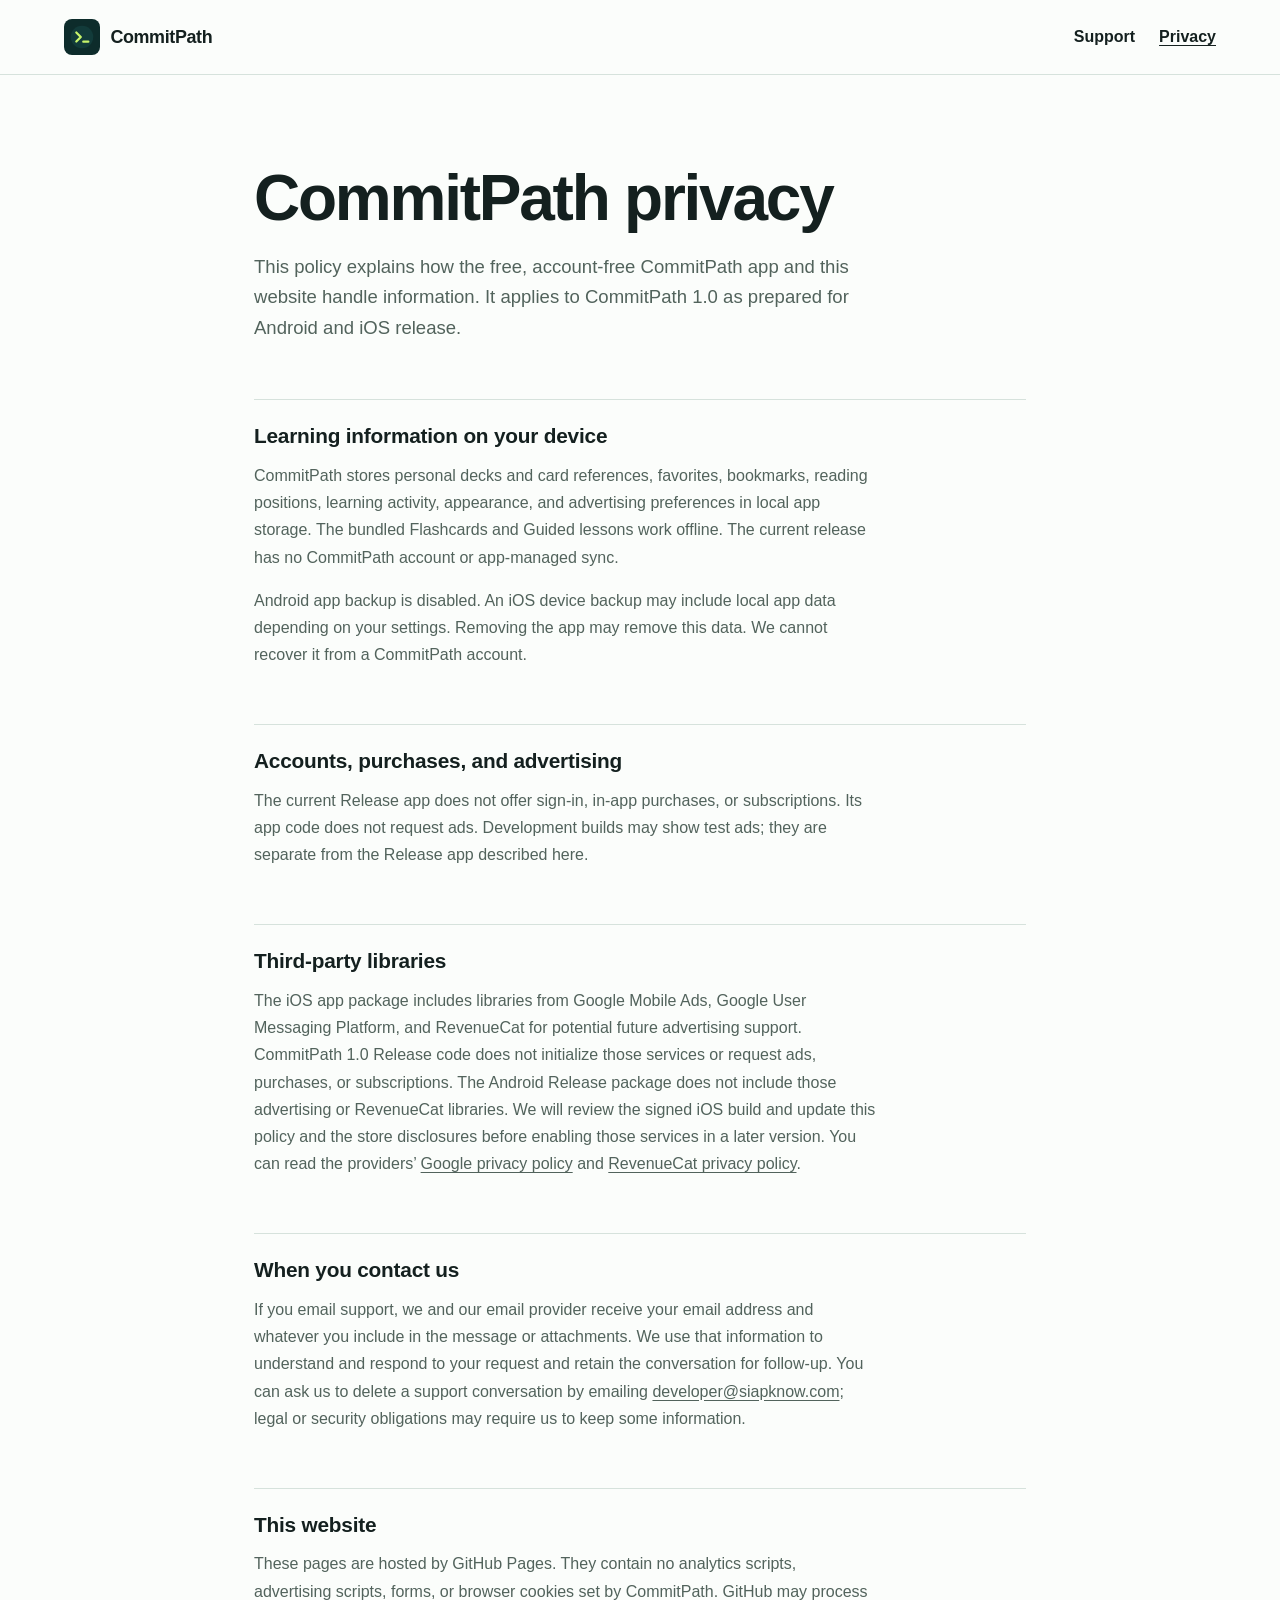
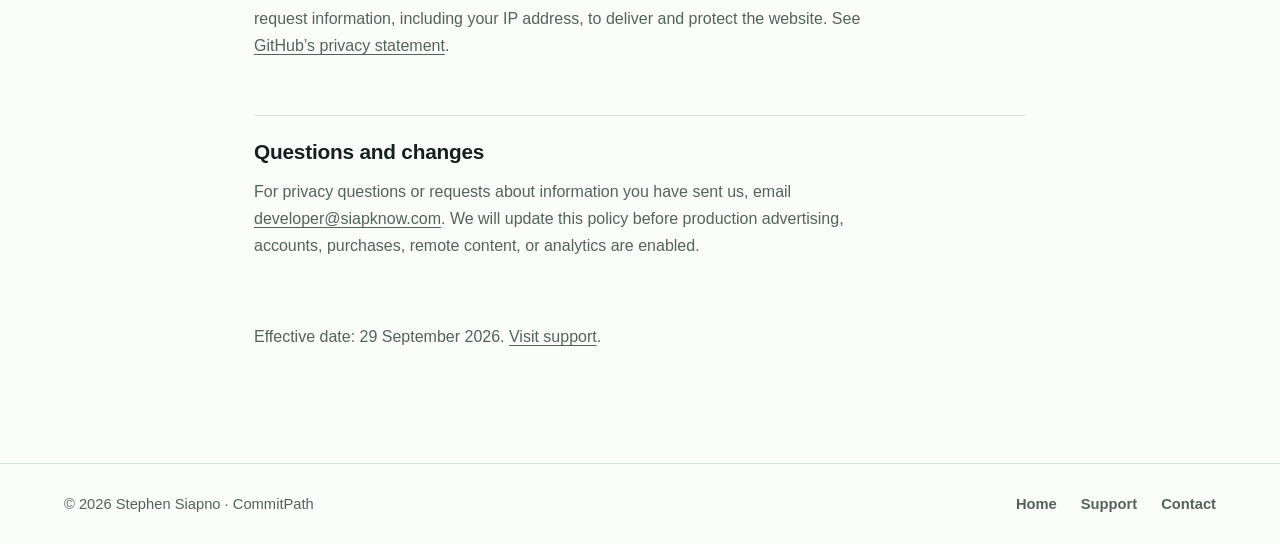
==== privacy/index.html @ d9410198 "Publish CommitPath support and privacy website" ====
<!doctype html>
<html lang="en">
<head>
  <meta charset="utf-8">
  <meta name="viewport" content="width=device-width, initial-scale=1">
  <meta name="description" content="Privacy information for the current CommitPath release.">
  <meta name="theme-color" content="#0d2c2b">
  <link rel="icon" type="image/svg+xml" href="../assets/icon.svg">
  <link rel="stylesheet" href="../assets/site.css">
  <title>Privacy — CommitPath</title>
</head>
<body>
  <a class="skip-link" href="#main">Skip to content</a>
  <div class="site-shell">
    <header class="site-header">
      <a class="brand" href="../" aria-label="CommitPath home">
        <img src="../assets/icon.svg" alt="" width="36" height="36">
        <span>CommitPath</span>
      </a>
      <nav aria-label="Main navigation">
        <a href="../support/">Support</a>
        <a href="./" aria-current="page">Privacy</a>
      </nav>
    </header>

    <main id="main" class="reading-page">
      <div class="page-intro">
        <h1>CommitPath privacy</h1>
        <p>This policy explains how the free, account-free CommitPath app and this website handle information. It applies to CommitPath 1.0 as prepared for Android and iOS release.</p>
      </div>

      <div class="reading-grid">
        <section aria-labelledby="local-title">
          <h2 id="local-title">Learning information on your device</h2>
          <p>CommitPath stores personal decks and card references, favorites, bookmarks, reading positions, learning activity, appearance, and advertising preferences in local app storage. The bundled Flashcards and Guided lessons work offline. The current release has no CommitPath account or app-managed sync.</p>
          <p>Android app backup is disabled. An iOS device backup may include local app data depending on your settings. Removing the app may remove this data. We cannot recover it from a CommitPath account.</p>
        </section>
        <section aria-labelledby="services-title">
          <h2 id="services-title">Accounts, purchases, and advertising</h2>
          <p>The current Release app does not offer sign-in, in-app purchases, or subscriptions. Its app code does not request ads. Development builds may show test ads; they are separate from the Release app described here.</p>
        </section>
        <section aria-labelledby="sdk-title">
          <h2 id="sdk-title">Third-party libraries</h2>
          <p>The iOS app package includes libraries from Google Mobile Ads, Google User Messaging Platform, and RevenueCat for potential future advertising support. CommitPath 1.0 Release code does not initialize those services or request ads, purchases, or subscriptions. The Android Release package does not include those advertising or RevenueCat libraries. We will review the signed iOS build and update this policy and the store disclosures before enabling those services in a later version. You can read the providers’ <a href="https://policies.google.com/privacy">Google privacy policy</a> and <a href="https://www.revenuecat.com/privacy">RevenueCat privacy policy</a>.</p>
        </section>
        <section aria-labelledby="contact-title">
          <h2 id="contact-title">When you contact us</h2>
          <p>If you email support, we and our email provider receive your email address and whatever you include in the message or attachments. We use that information to understand and respond to your request and retain the conversation for follow-up. You can ask us to delete a support conversation by emailing <a href="mailto:developer@siapknow.com">developer@siapknow.com</a>; legal or security obligations may require us to keep some information.</p>
        </section>
        <section aria-labelledby="website-title">
          <h2 id="website-title">This website</h2>
          <p>These pages are hosted by GitHub Pages. They contain no analytics scripts, advertising scripts, forms, or browser cookies set by CommitPath. GitHub may process request information, including your IP address, to deliver and protect the website. See <a href="https://docs.github.com/en/site-policy/privacy-policies/github-general-privacy-statement">GitHub’s privacy statement</a>.</p>
        </section>
        <section aria-labelledby="changes-title">
          <h2 id="changes-title">Questions and changes</h2>
          <p>For privacy questions or requests about information you have sent us, email <a href="mailto:developer@siapknow.com">developer@siapknow.com</a>. We will update this policy before production advertising, accounts, purchases, remote content, or analytics are enabled.</p>
        </section>
      </div>
      <p class="page-close">Effective date: 29 September 2026. <a href="../support/">Visit support</a>.</p>
    </main>

    <footer class="site-footer">
      <p>© 2026 Stephen Siapno · CommitPath</p>
      <nav aria-label="Footer navigation">
        <a href="../">Home</a>
        <a href="../support/">Support</a>
        <a href="mailto:developer@siapknow.com">Contact</a>
      </nav>
    </footer>
  </div>
</body>
</html>
---- assets/site.css ----
:root {
  color-scheme: light dark;
  --ink: #14201f;
  --muted: #52635c;
  --paper: #fbfdfb;
  --ground: #f3f6f4;
  --line: #d6e2dc;
  --green: #123b3a;
  --green-ink: #edf8f0;
  --lime: #c6f36a;
  font-family: -apple-system, BlinkMacSystemFont, "Segoe UI", sans-serif;
  font-synthesis: none;
}

* { box-sizing: border-box; }
html { scroll-behavior: smooth; }
body { margin: 0; background: var(--ground); color: var(--ink); }
a { color: inherit; text-decoration-color: currentColor; text-underline-offset: .2em; }
a:hover { text-decoration-thickness: .13em; }
a:focus-visible { outline: 3px solid #258b68; outline-offset: 4px; border-radius: 4px; }
.skip-link { position: absolute; top: -100px; left: 1rem; z-index: 10; padding: .7rem 1rem; background: var(--lime); color: #102b2a; }
.skip-link:focus { top: 1rem; }
.site-shell { width: min(100%, 1280px); min-height: 100vh; margin: auto; background: var(--paper); }
.site-header, .site-footer { display: flex; align-items: center; justify-content: space-between; gap: 1.5rem; }
.site-header { padding: 1.2rem clamp(1.25rem, 5vw, 5rem); border-bottom: 1px solid var(--line); }
.site-header nav, .site-footer nav { display: flex; flex-wrap: wrap; gap: 1.5rem; }
.site-header nav a, .site-footer nav a { font-weight: 600; text-decoration: none; }
.site-header nav a:hover, .site-footer nav a:hover, .site-header nav a[aria-current] { text-decoration: underline; }
.brand { display: inline-flex; align-items: center; gap: .65rem; font-size: 1.12rem; font-weight: 750; letter-spacing: -.02em; text-decoration: none; white-space: nowrap; }
.brand img { display: block; border-radius: 8px; }
.hero { display: grid; grid-template-columns: minmax(0, 1.05fr) minmax(18rem, .95fr); align-items: center; gap: clamp(2rem, 5vw, 5rem); padding: clamp(4rem, 8vw, 8rem) clamp(1.25rem, 5vw, 5rem); }
h1, h2, p { margin-top: 0; }
h1 { max-width: 13ch; font-size: clamp(2.7rem, 5.4vw, 5.5rem); line-height: 1.04; letter-spacing: -.035em; }
h1 em { color: #206c50; font-style: normal; }
.hero-copy > p { max-width: 35ch; color: var(--muted); font-size: clamp(1.1rem, 1.7vw, 1.35rem); line-height: 1.55; }
.hero-actions { display: flex; flex-wrap: wrap; align-items: center; gap: 1.4rem; margin-top: 2rem; }
.action { display: inline-flex; align-items: center; gap: 1.25rem; min-height: 3rem; padding: .75rem 1.1rem; border-radius: 9px; background: var(--green); color: var(--green-ink); font-weight: 650; text-decoration: none; }
.action:hover { background: #205b51; }
.text-link { font-weight: 650; }
.concept { padding: clamp(1.5rem, 3vw, 2.5rem); border-radius: 18px; background: #0d2c2b; color: #edf8f0; box-shadow: 0 18px 38px rgba(13, 44, 43, .16); }
.concept-top { display: flex; justify-content: space-between; gap: 1rem; padding-bottom: 2.5rem; color: #b0d4c2; font-size: .9rem; font-weight: 650; }
.concept-front { margin-bottom: 1.6rem; color: var(--lime); font-family: ui-monospace, SFMono-Regular, Consolas, monospace; font-size: clamp(1.9rem, 4vw, 3rem); font-weight: 700; letter-spacing: -.03em; }
.concept p { max-width: 36ch; line-height: 1.6; }
.concept pre { overflow-x: auto; margin: 2rem 0 0; padding: 1rem; border-radius: 10px; background: #071e1c; color: #d9eee4; font-size: .83rem; line-height: 1.7; }
.details { display: grid; grid-template-columns: minmax(0, 1fr) minmax(13rem, .55fr); gap: 3rem; padding: clamp(3rem, 6vw, 5rem) clamp(1.25rem, 5vw, 5rem); background: #eaf2ee; }
.details h2 { max-width: 18ch; font-size: clamp(2rem, 3vw, 3rem); line-height: 1.13; letter-spacing: -.025em; }
.details p { max-width: 58ch; color: #3f5149; font-size: 1.05rem; line-height: 1.7; }
.details ul { align-self: center; margin: 0; padding: 0; list-style: none; font-weight: 650; }
.details li { padding: .85rem 0; border-bottom: 1px solid #c9dcd1; }
.details li:first-child { border-top: 1px solid #c9dcd1; }
.reading-page { max-width: 900px; margin: auto; padding: clamp(3.2rem, 7vw, 6rem) clamp(1.25rem, 5vw, 5rem) 6rem; }
.page-intro { margin-bottom: 3.5rem; }
.reading-page h1 { max-width: 17ch; margin-bottom: 1.25rem; font-size: clamp(2.7rem, 5vw, 4.5rem); }
.page-intro > p { max-width: 62ch; color: var(--muted); font-size: 1.16rem; line-height: 1.65; }
.page-intro .action { margin-top: .5rem; }
.reading-grid { display: grid; gap: 2.5rem; }
.reading-grid section { padding-top: 1.5rem; border-top: 1px solid var(--line); }
.reading-grid h2 { margin-bottom: .85rem; font-size: 1.3rem; letter-spacing: -.01em; }
.reading-grid p, .page-close { max-width: 70ch; color: var(--muted); line-height: 1.7; }
.reading-grid p + p { margin-top: 1rem; }
.page-close { margin-top: 3rem; }
.site-footer { padding: 2rem clamp(1.25rem, 5vw, 5rem); border-top: 1px solid var(--line); color: var(--muted); font-size: .92rem; }
.site-footer p { margin: 0; }
@media (max-width: 760px) {
  .hero, .details { grid-template-columns: 1fr; }
  .hero { padding-top: 3.5rem; }
  .concept { max-width: 36rem; }
  .site-footer { align-items: flex-start; flex-direction: column; }
}
@media (max-width: 440px) {
  .site-header { align-items: flex-start; flex-direction: column; }
  .site-header nav { gap: 1.15rem; }
  h1 { letter-spacing: -.025em; }
  .hero-actions { align-items: flex-start; flex-direction: column; gap: 1rem; }
}
@media (prefers-color-scheme: dark) {
  :root { --ink: #ddeee7; --muted: #b7cfc2; --paper: #142a26; --ground: #0e1d1b; --line: #486a5d; --green: #afd8c3; --green-ink: #102b2a; }
  h1 em { color: #b8e4c6; }
  .action:hover { background: #d0ecd9; }
  .details { background: #1c352f; }
  .details p { color: #bfd6c9; }
  .details li, .details li:first-child { border-color: #486a5d; }
  .concept { border: 1px solid #486a5d; box-shadow: none; }
}
@media (prefers-reduced-motion: reduce) {
  html { scroll-behavior: auto; }
}
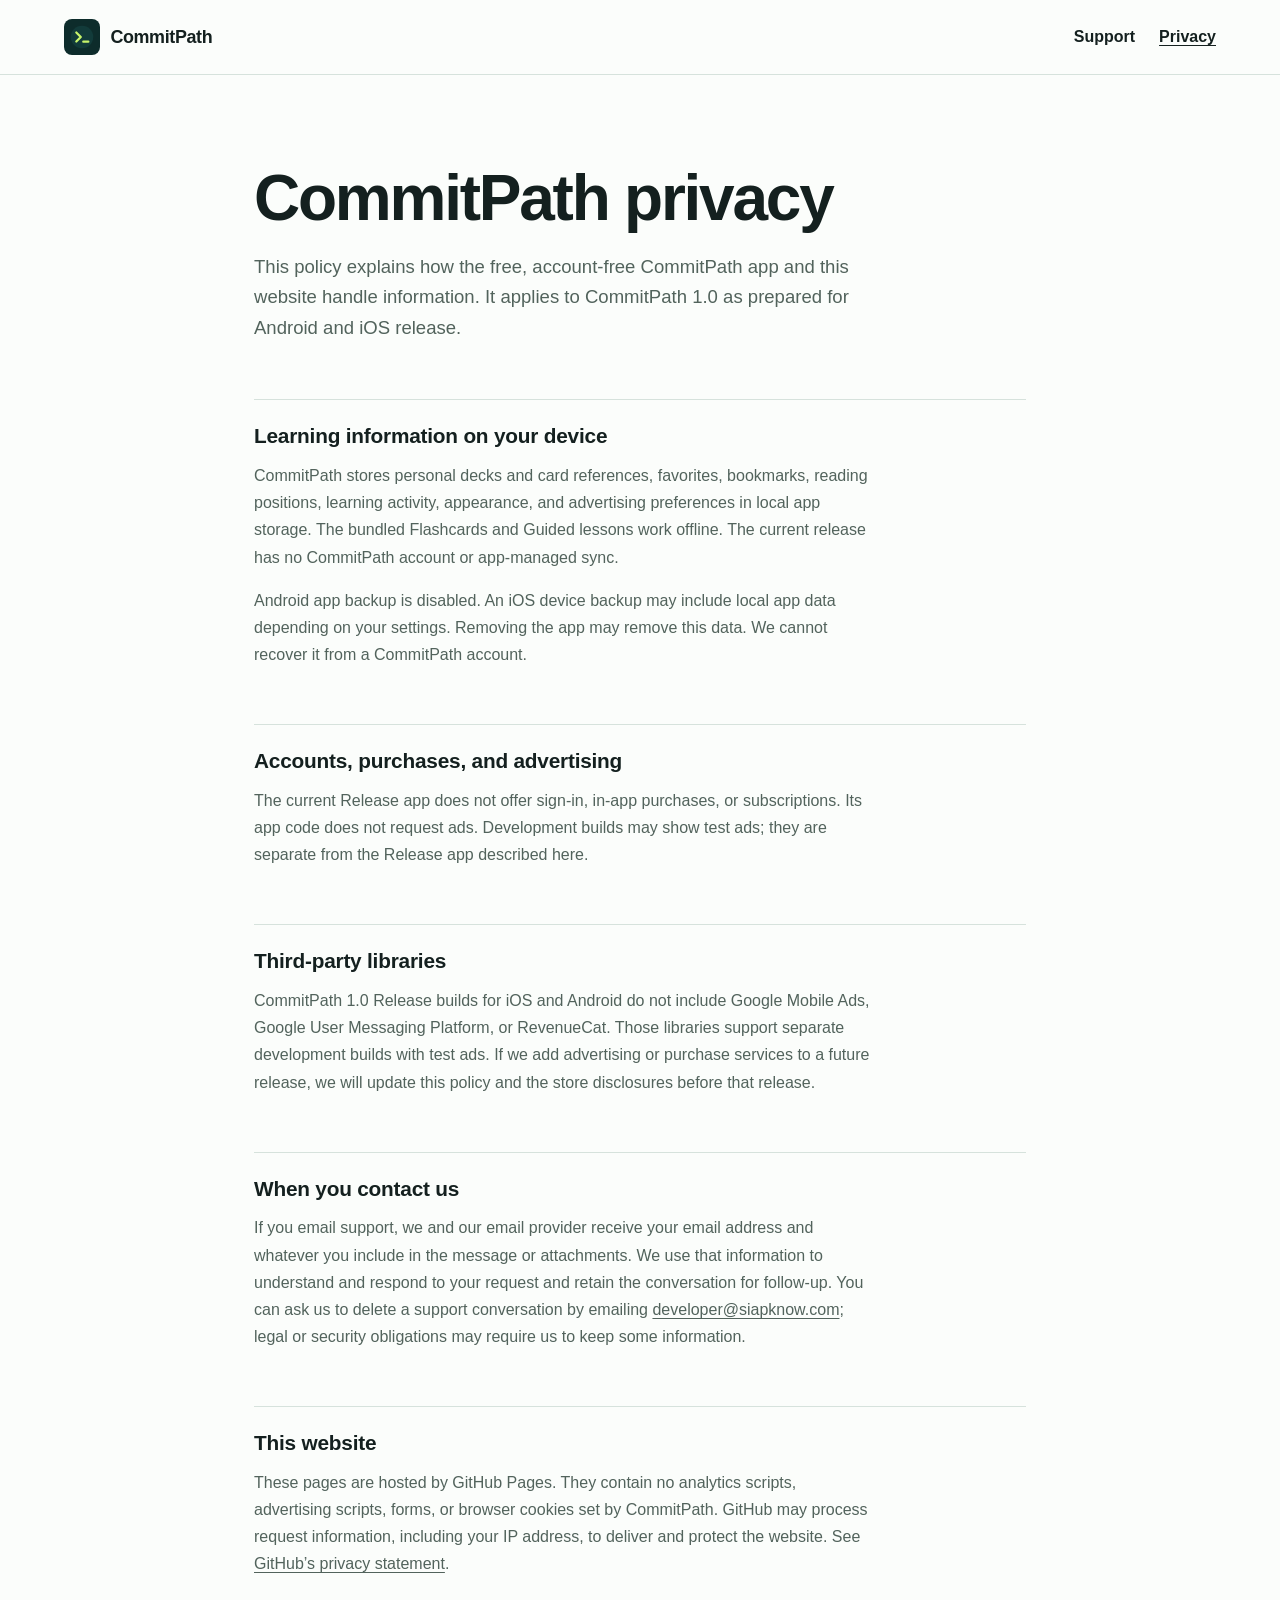
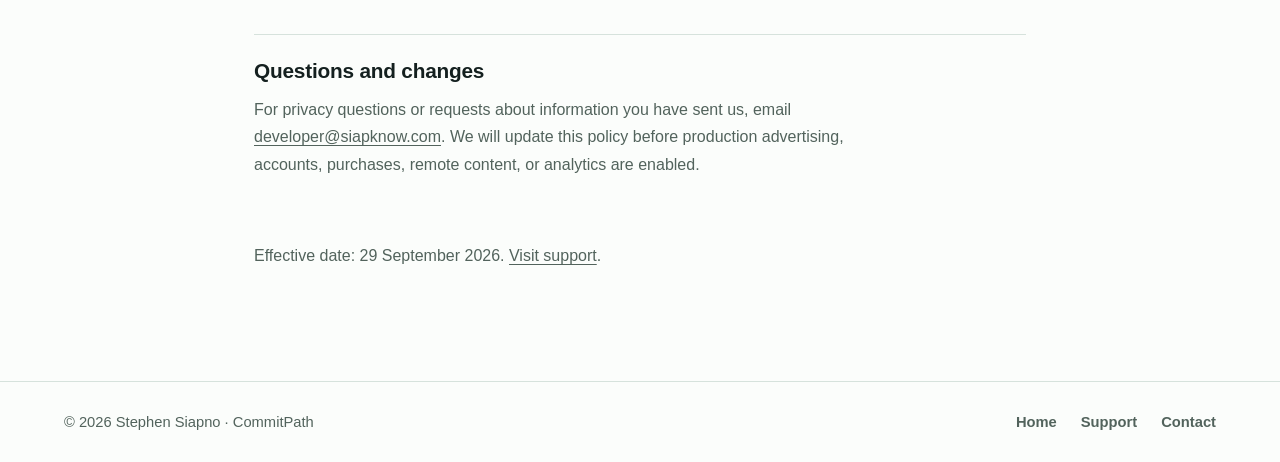
==== commit 0b48ebf0: "Correct CommitPath 1.0 SDK privacy description" ====
--- a/privacy/index.html
+++ b/privacy/index.html
@@ -41,7 +41,7 @@
         </section>
         <section aria-labelledby="sdk-title">
           <h2 id="sdk-title">Third-party libraries</h2>
-          <p>The iOS app package includes libraries from Google Mobile Ads, Google User Messaging Platform, and RevenueCat for potential future advertising support. CommitPath 1.0 Release code does not initialize those services or request ads, purchases, or subscriptions. The Android Release package does not include those advertising or RevenueCat libraries. We will review the signed iOS build and update this policy and the store disclosures before enabling those services in a later version. You can read the providers’ <a href="https://policies.google.com/privacy">Google privacy policy</a> and <a href="https://www.revenuecat.com/privacy">RevenueCat privacy policy</a>.</p>
+          <p>CommitPath 1.0 Release builds for iOS and Android do not include Google Mobile Ads, Google User Messaging Platform, or RevenueCat. Those libraries support separate development builds with test ads. If we add advertising or purchase services to a future release, we will update this policy and the store disclosures before that release.</p>
         </section>
         <section aria-labelledby="contact-title">
           <h2 id="contact-title">When you contact us</h2>
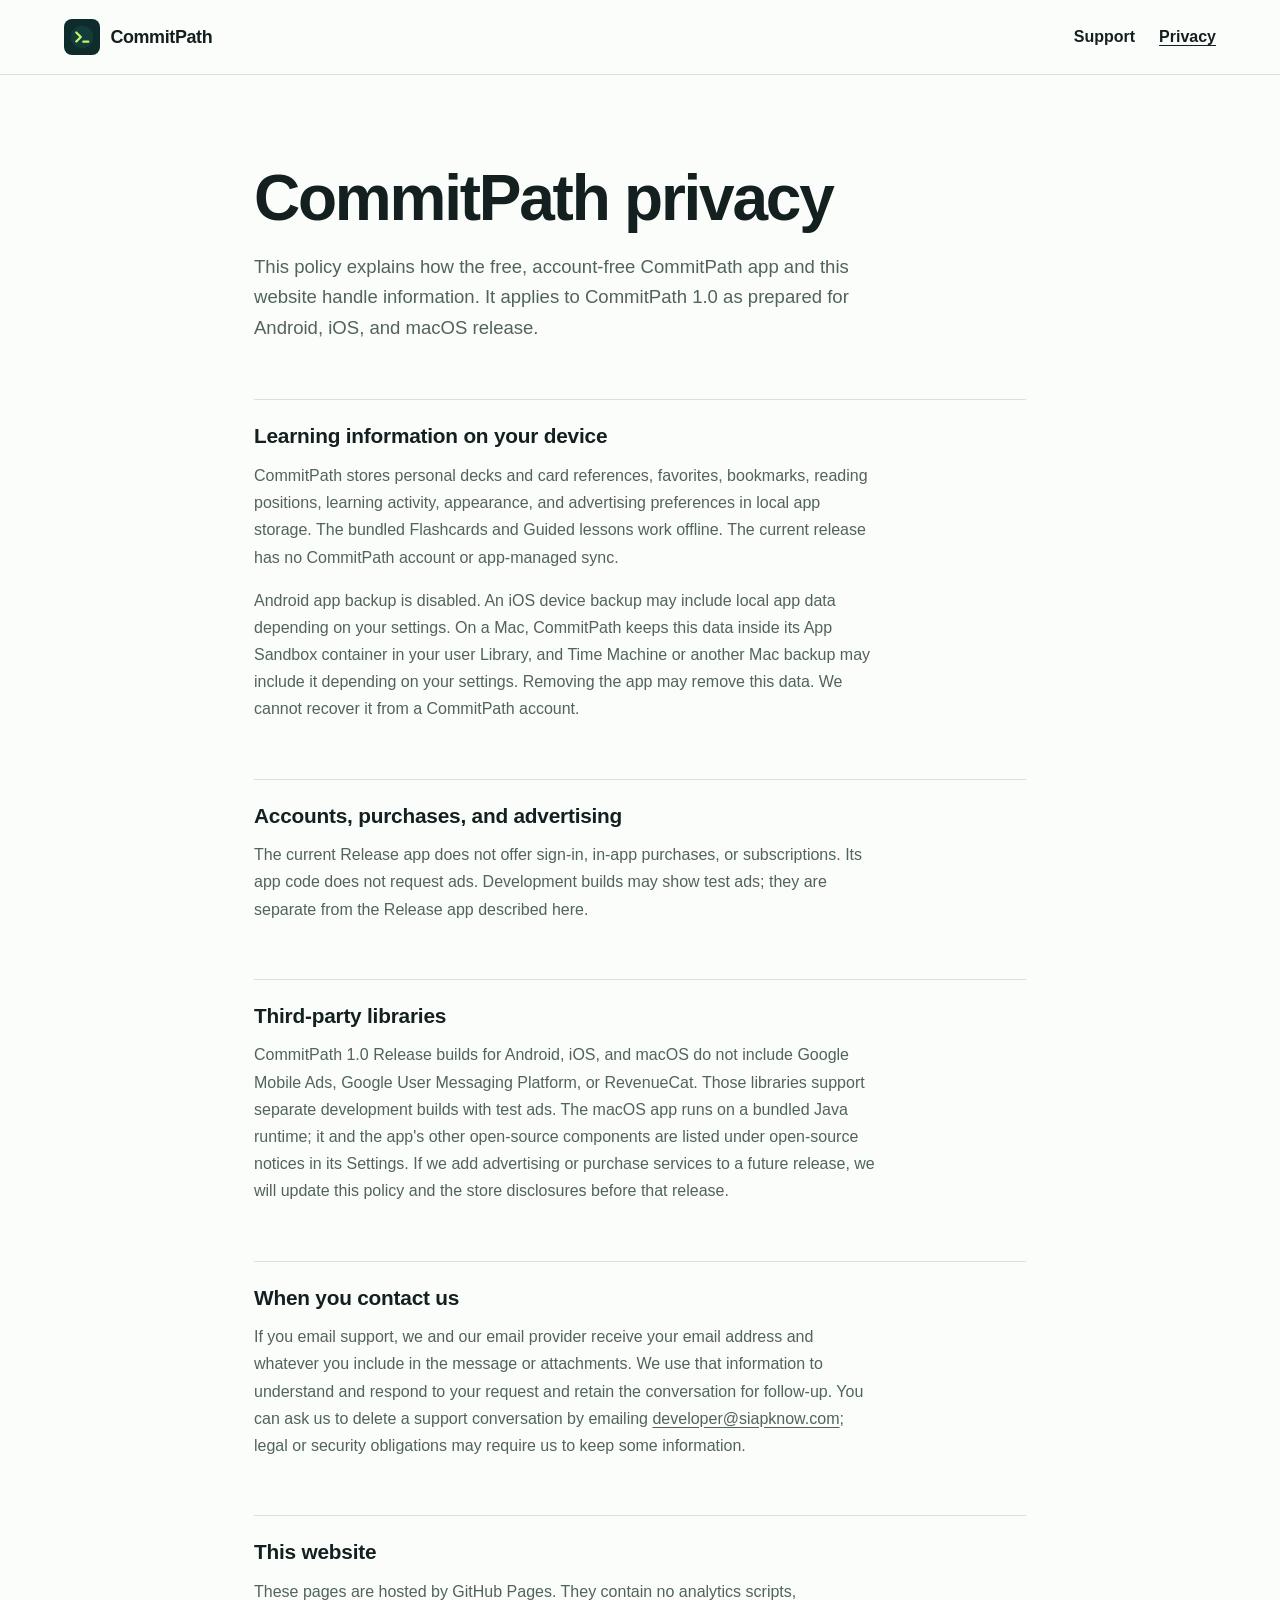
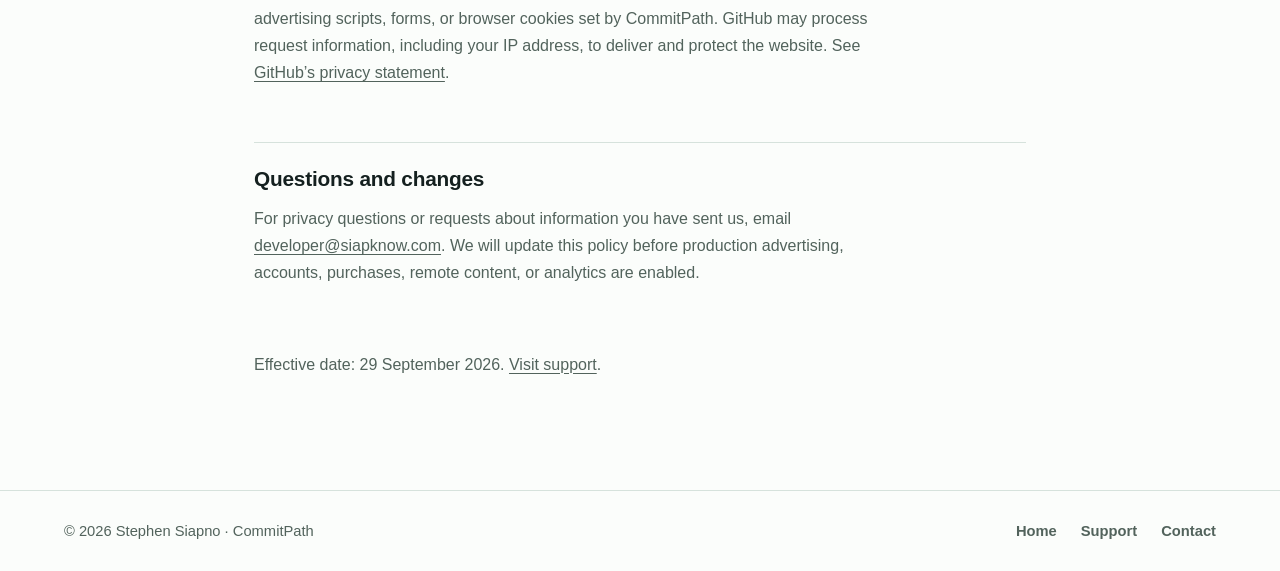
==== commit d2082dce: "Cover the macOS 1.0 app in the privacy policy Extend the policy scope to CommitPath 1.0 for macOS: l" ====
--- a/privacy/index.html
+++ b/privacy/index.html
@@ -26,14 +26,14 @@
     <main id="main" class="reading-page">
       <div class="page-intro">
         <h1>CommitPath privacy</h1>
-        <p>This policy explains how the free, account-free CommitPath app and this website handle information. It applies to CommitPath 1.0 as prepared for Android and iOS release.</p>
+        <p>This policy explains how the free, account-free CommitPath app and this website handle information. It applies to CommitPath 1.0 as prepared for Android, iOS, and macOS release.</p>
       </div>
 
       <div class="reading-grid">
         <section aria-labelledby="local-title">
           <h2 id="local-title">Learning information on your device</h2>
           <p>CommitPath stores personal decks and card references, favorites, bookmarks, reading positions, learning activity, appearance, and advertising preferences in local app storage. The bundled Flashcards and Guided lessons work offline. The current release has no CommitPath account or app-managed sync.</p>
-          <p>Android app backup is disabled. An iOS device backup may include local app data depending on your settings. Removing the app may remove this data. We cannot recover it from a CommitPath account.</p>
+          <p>Android app backup is disabled. An iOS device backup may include local app data depending on your settings. On a Mac, CommitPath keeps this data inside its App Sandbox container in your user Library, and Time Machine or another Mac backup may include it depending on your settings. Removing the app may remove this data. We cannot recover it from a CommitPath account.</p>
         </section>
         <section aria-labelledby="services-title">
           <h2 id="services-title">Accounts, purchases, and advertising</h2>
@@ -41,7 +41,7 @@
         </section>
         <section aria-labelledby="sdk-title">
           <h2 id="sdk-title">Third-party libraries</h2>
-          <p>CommitPath 1.0 Release builds for iOS and Android do not include Google Mobile Ads, Google User Messaging Platform, or RevenueCat. Those libraries support separate development builds with test ads. If we add advertising or purchase services to a future release, we will update this policy and the store disclosures before that release.</p>
+          <p>CommitPath 1.0 Release builds for Android, iOS, and macOS do not include Google Mobile Ads, Google User Messaging Platform, or RevenueCat. Those libraries support separate development builds with test ads. The macOS app runs on a bundled Java runtime; it and the app's other open-source components are listed under open-source notices in its Settings. If we add advertising or purchase services to a future release, we will update this policy and the store disclosures before that release.</p>
         </section>
         <section aria-labelledby="contact-title">
           <h2 id="contact-title">When you contact us</h2>
